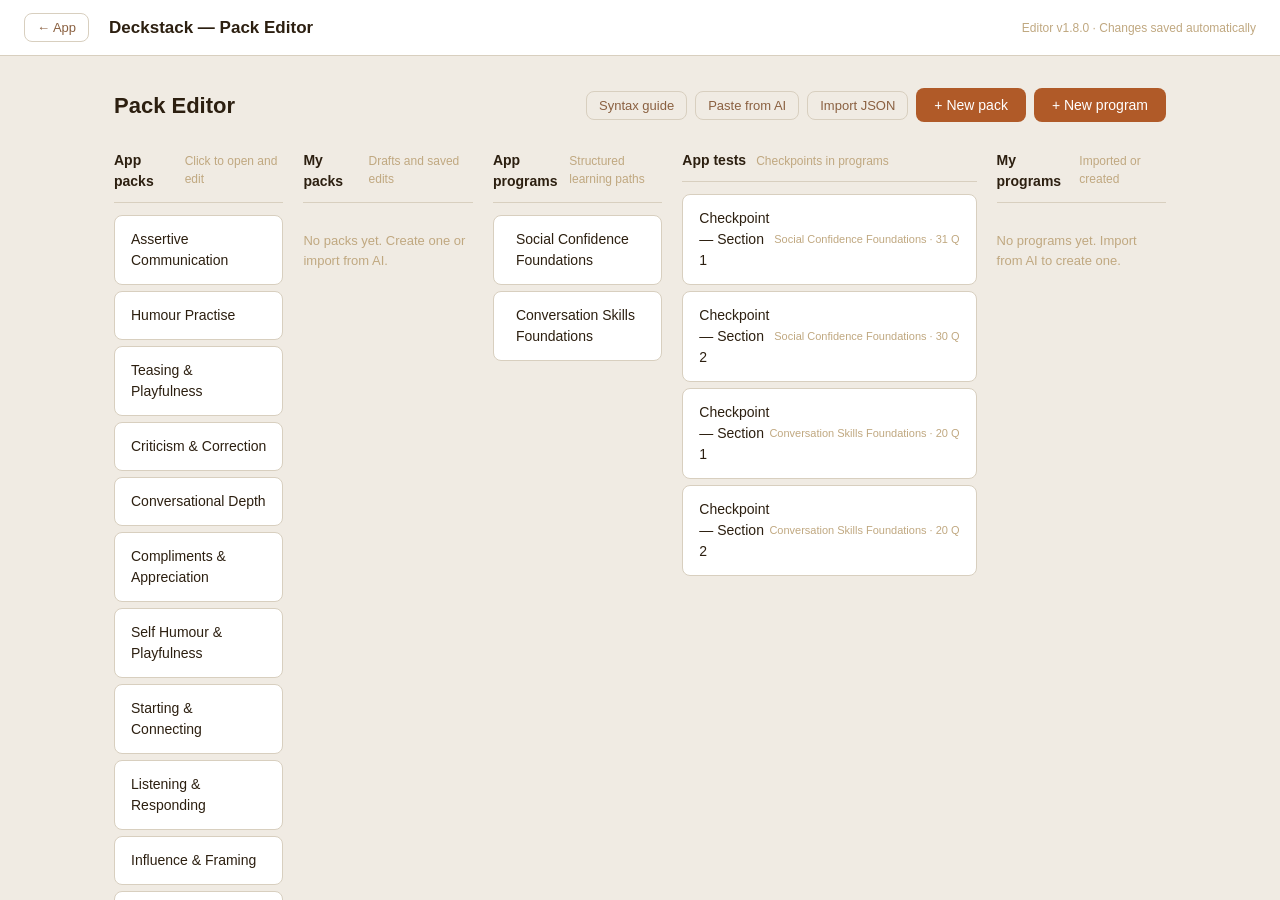
==== admin.html @ 64577870 "v1.26.51 + Editor v1.9.0: progress calendar, bundle text, topics import" ====
<!DOCTYPE html>
<html lang="en">
<head>
  <meta charset="UTF-8" />
  <meta name="viewport" content="width=device-width, initial-scale=1.0" />
  <title>Deckstack — Pack Editor</title>
  <style>
    /* ── TOKENS ── */
    :root {
      --bg:        #F0EBE3;
      --card:      #FFFFFF;
      --border:    #D8CFBF;
      --border-sub:#EAE4DA;
      --acc:       #B05A28;
      --acc-light: #F2EBE3;
      --txt:       #2C1F10;
      --txt2:      #8A6040;
      --txt3:      #C0A880;
      --danger:    #C0392B;
      --radius:    8px;
      --radius-lg: 12px;
      --shadow:    0 1px 4px rgba(44,31,16,.10);
      --font:      -apple-system, BlinkMacSystemFont, 'Segoe UI', sans-serif;
    }

    /* ── RESET ── */
    *, *::before, *::after { box-sizing: border-box; margin: 0; padding: 0; }
    body {
      font-family: var(--font);
      background:  var(--bg);
      color:       var(--txt);
      font-size:   15px;
      line-height: 1.5;
      min-height:  100vh;
    }

    /* ── MOBILE GATE ── */
    .input {
      width: 100%;
      box-sizing: border-box;
      background: var(--card, #fff);
      border: 1px solid var(--border, #d8d0c4);
      border-radius: 8px;
      padding: 9px 12px;
      font-size: 14px;
      font-family: inherit;
      color: var(--txt, #2b2b2b);
    }
    .input[readonly] { opacity: 0.6; }

    #mobile-gate {
      display: none;
      position: fixed; inset: 0;
      background: var(--bg);
      align-items: center; justify-content: center;
      flex-direction: column;
      gap: 16px;
      padding: 32px;
      text-align: center;
      z-index: 999;
    }
    #mobile-gate .gate-icon  { font-size: 48px; }
    #mobile-gate h2          { font-size: 20px; color: var(--txt); }
    #mobile-gate p           { color: var(--txt2); font-size: 14px; }
    /* v1.7.0: iPads (≥600 px) pass the gate — only phones are blocked */
    @media (max-width: 599px) { #mobile-gate { display: flex; } }

    /* ── LAYOUT ── */
    #app-shell {
      display:        grid;
      grid-template-rows: 56px 1fr;
      height:         100vh;
      overflow:       hidden;
    }

    /* ── TOPBAR ── */
    .topbar {
      display:         flex;
      align-items:     center;
      gap:             12px;
      padding:         0 24px;
      background:      var(--card);
      border-bottom:   1px solid var(--border);
      position:        relative;
      z-index:         10;
    }
    .topbar-title {
      font-size:   17px;
      font-weight: 600;
      color:       var(--txt);
      flex: 1;
    }
    .topbar-version { font-size: 12px; color: var(--txt3); }

    /* ── SCREENS ── */
    .screen {
      overflow-y: auto;
      padding:    32px 24px;
    }

    /* ── HOME ── */
    #screen-home { max-width: 680px; margin: 0 auto; }
    .home-header {
      display:         flex;
      align-items:     center;
      justify-content: space-between;
      margin-bottom:   28px;
    }
    .home-header h1 { font-size: 22px; font-weight: 700; }

    .list-section-label {
      font-size:     11px;
      font-weight:   600;
      text-transform: uppercase;
      letter-spacing: .07em;
      color:         var(--txt3);
      margin:        20px 0 8px;
    }

    .pack-list { display: flex; flex-direction: column; gap: 6px; }
    .pack-list-item {
      display:      flex;
      align-items:  center;
      background:   var(--card);
      border:       1px solid var(--border);
      border-radius: var(--radius);
      padding:      14px 16px;
      cursor:       pointer;
      transition:   border-color .15s, box-shadow .15s;
    }
    .pack-list-item:hover {
      border-color: var(--acc);
      box-shadow:   var(--shadow);
    }
    .pack-list-name { flex: 1; font-weight: 500; }
    .badge {
      font-size:    11px;
      font-weight:  600;
      padding:      2px 7px;
      border-radius: 99px;
      margin-left:  10px;
    }
    .badge--modified { background: #FFF3E0; color: #B05A28; }
    .badge--draft    { background: #E8F5E9; color: #2E7D32; }

    /* ── EDITOR ── */
    #screen-editor {
      display:               grid;
      /* 4 rows: pack-header, pack-tags, mode-tabs, mode-content.
         Was 'auto auto 1fr' with FOUR children, which pushed mode-content
         into an implicit row and made the whole page scroll — hiding the
         mode tabs. Now only #mode-content scrolls. */
      grid-template-rows:    auto auto auto 1fr;
      height:                100%;
      padding:               0;
      overflow:              hidden;
    }

    /* Pack header */
    #pack-header {
      display:         flex;
      align-items:     center;
      justify-content: space-between;
      padding:         16px 28px 12px;
      background:      var(--card);
      border-bottom:   none;
      gap:             16px;
      flex-wrap:       wrap;
    }
    #pack-tags {
      padding: 0 28px 12px;
      background: var(--card);
      border-bottom: 1px solid var(--border);
    }
    #pack-tags .editor-tag-section {
      border-top: none;
      margin-top: 0;
      padding-top: 0;
    }
    .pack-title-row {
      display:     flex;
      align-items: center;
      gap:         10px;
    }
    .pack-title {
      font-size:   20px;
      font-weight: 700;
    }
    .pack-actions {
      display: flex;
      gap:     10px;
      align-items: center;
    }

    /* Mode tabs */
    #mode-tabs {
      display:       flex;
      gap:           4px;
      padding:       12px 28px;
      background:    var(--bg);
      border-bottom: 1px solid var(--border);
      overflow-x:    auto;
      scrollbar-width: none;
    }
    #mode-tabs::-webkit-scrollbar { display: none; }
    .mode-tab {
      padding:       6px 12px;
      border:        1px solid var(--border);
      border-radius: 99px;
      background:    var(--card);
      color:         var(--txt2);
      font-size:     12px;
      font-weight:   500;
      cursor:        pointer;
      white-space:   nowrap;
      transition:    all .15s;
    }
    .mode-tab:hover     { border-color: var(--acc); color: var(--acc); }
    .mode-tab--active   { background: var(--acc); border-color: var(--acc); color: #fff; }
    .bundle-tier-badge  { font-size: 11px; font-weight: 700; border-radius: 6px; padding: 2px 7px; }
    .tier-free          { background: #e8f5e9; color: #2e7d32; }
    .tier-pro           { background: #fff8e1; color: #f57f17; }
    .tier-ext           { background: #ede7f6; color: #4527a0; }

    /* ── PROGRAM EDITOR ───────────────────────────────────────────────── */
    #screen-program { display: flex; flex-direction: column; height: 100%; overflow-y: auto; }
    #prog-header {
      display: flex; align-items: center; justify-content: space-between;
      padding: 16px 28px 12px; background: var(--card);
      border-bottom: 1px solid var(--border); gap: 16px; flex-wrap: wrap;
    }
    #prog-meta { border-bottom: 1px solid var(--border); }
    .prog-section-card {
      background: var(--card); border: 1px solid var(--border);
      border-radius: var(--radius); margin-bottom: 12px; overflow: hidden;
    }
    .prog-section-header {
      display: flex; align-items: center; gap: 10px;
      padding: 12px 16px; cursor: pointer; user-select: none;
    }
    .prog-section-header:hover { background: var(--bg); }
    .prog-section-num  { font-size: 11px; font-weight: 700; color: var(--txt3); min-width: 24px; }
    .prog-section-title-display { font-weight: 700; font-size: 14px; flex: 1; }
    .prog-section-pack-label { font-size: 12px; color: var(--txt3); }
    .prog-section-cp-badge {
      font-size: 10px; font-weight: 700; background: var(--acc); color: #fff;
      border-radius: 4px; padding: 2px 6px;
    }
    .prog-section-body { padding: 14px 16px; border-top: 1px solid var(--border); background: var(--bg); }
    .prog-section-body .field-block { margin-bottom: 10px; }
    .prog-section-actions { display: flex; gap: 8px; margin-top: 10px; align-items: center; }
    .cp-questions-area { margin-top: 12px; }
    .cp-question-row {
      display: grid; grid-template-columns: 1fr 1fr 60px 32px;
      gap: 6px; margin-bottom: 6px; align-items: start;
    }
    .cp-opts-row {
      display: grid; grid-template-columns: 1fr 1fr 1fr 1fr;
      gap: 4px; margin-bottom: 6px;
    }
    .cp-correct-select { font-size: 12px; padding: 4px 6px; border: 1px solid var(--border); border-radius: 4px; background: var(--card); color: var(--txt); }
    .prog-section-move { display: flex; gap: 4px; margin-left: auto; }
    .editor-tag-section { padding: 8px 0 4px; }
    .editor-tag-label   { font-size: 11px; font-weight: 700; letter-spacing: .5px; text-transform: uppercase; color: var(--txt3); margin-bottom: 6px; }
    .editor-tag-list    { display: flex; flex-wrap: wrap; gap: 6px; margin-bottom: 6px; min-height: 24px; }
    .editor-tag-chip    { display: inline-flex; align-items: center; gap: 3px; background: var(--acc); color: #fff; border-radius: 12px; padding: 3px 10px; font-size: 12px; font-weight: 600; }
    .editor-tag-del     { background: none; border: none; color: #fff; cursor: pointer; font-size: 14px; padding: 0; opacity: .7; }
    .editor-tag-del:hover { opacity: 1; }
    .editor-tag-input-row { display: flex; gap: 6px; align-items: center; margin-top: 4px; }
    .editor-tag-input   { flex: 1; border: 1px solid var(--border); border-radius: 6px; padding: 5px 9px; font-size: 12px; background: var(--bg); color: var(--txt); outline: none; }
    .editor-tag-input:focus { border-color: var(--acc); }
    .editor-tag-add-btn { background: var(--acc); color: #fff; border: none; border-radius: 6px; width: 28px; height: 28px; font-size: 18px; line-height: 1; cursor: pointer; }
    .tag-empty          { font-size: 12px; color: var(--txt3); }

    /* Mode content */
    #mode-content {
      overflow-y: auto;
      padding:    24px 28px 48px;
    }
    .mode-body { max-width: 900px; }

    /* ── SECTIONS ── */
    .section-row {
      margin-bottom: 20px;
    }
    .field-label {
      display:       block;
      font-size:     12px;
      font-weight:   600;
      text-transform: uppercase;
      letter-spacing: .06em;
      color:         var(--txt2);
      margin-bottom: 8px;
    }

    .selector-row,
    .strategy-selector-row,
    .bundle-selector-row {
      display:     flex;
      align-items: center;
      gap:         8px;
      flex-wrap:   wrap;
    }
    .selector-row .select,
    .selector-row select {
      flex:      0 1 260px;
      min-width: 120px;
      max-width: 100%;
    }
    .field-block {
      margin-bottom: 16px;
    }
    .field-block .field-label {
      margin-bottom: 6px;
    }

    /* ── EXPANDABLE ── */
    .expandable {
      border:        1px solid var(--border);
      border-radius: var(--radius);
      background:    var(--card);
      overflow:      hidden;
    }
    .expandable-summary {
      padding:      12px 16px;
      cursor:       pointer;
      font-weight:  500;
      user-select:  none;
      display:      flex;
      align-items:  center;
      gap:          8px;
    }
    .expandable-summary::-webkit-details-marker { display: none; }
    .expandable-summary::before { content: '▶'; font-size: 10px; color: var(--txt3); transition: transform .2s; }
    details[open] .expandable-summary::before { transform: rotate(90deg); }
    .expand-hint { font-size: 12px; color: var(--txt3); font-weight: 400; }
    .textarea {
      width:          100%;
      padding:        12px 16px;
      border:         none;
      border-top:     1px solid var(--border-sub);
      font-family:    var(--font);
      font-size:      14px;
      color:          var(--txt);
      background:     var(--card);
      resize:         vertical;
      outline:        none;
      line-height:    1.6;
    }

    /* ── CARDS ── */
    .cards-section { margin-top: 4px; }
    .cards-header {
      display:       grid;
      grid-template-columns: 1fr 1fr 32px;
      gap:           8px;
      margin-bottom: 6px;
      padding:       0 4px;
    }
    .cards-col-label {
      font-size:     11px;
      font-weight:   600;
      text-transform: uppercase;
      letter-spacing: .06em;
      color:         var(--txt3);
    }
    .card-row {
      display:       grid;
      grid-template-columns: 1fr 1fr 32px;
      gap:           8px;
      margin-bottom: 8px;
      align-items:   start;
    }
    .card-field {
      padding:       10px 12px;
      border:        1px solid var(--border);
      border-radius: var(--radius);
      font-family:   var(--font);
      font-size:     14px;
      color:         var(--txt);
      background:    var(--card);
      resize:        vertical;
      outline:       none;
      transition:    border-color .15s;
      line-height:   1.5;
    }
    .card-field:focus { border-color: var(--acc); }
    .add-card-btn {
      margin-top:   8px;
      width:        100%;
    }

    /* ── SCENARIO TABS (Sequences mode) ── */
    .scenario-tabs {
      display: flex; flex-wrap: wrap; gap: 6px; margin-bottom: 12px;
    }
    .scenario-tab {
      padding: 5px 12px; border-radius: 20px; border: 1px solid var(--border);
      background: var(--surface2); color: var(--text); font-size: 13px;
      cursor: pointer; white-space: nowrap;
    }
    .scenario-tab--active {
      background: var(--acc); color: #fff; border-color: var(--acc);
    }
    .scenario-tab--add {
      background: none; border-style: dashed; color: var(--acc);
    }
    .scenario-bundle-row {
      display: flex; align-items: center; gap: 8px; margin-bottom: 12px;
    }
    .select--sm { font-size: 13px; padding: 4px 8px; }
    .card-row--situation { opacity: 0.85; }
    /* Per-card guide rows (editor v1.8.0) — visually attached to the card above */
    .card-row--guide { margin-top: -4px; }
    .card-ta--guide {
      font-size:  12px;
      min-height: 34px;
      background: #FBF7F0;
      border-style: dashed;
      color: #7A5A3A;
    }
    .card-ta--guide::placeholder { color: #C4A886; font-style: italic; }
    .card-ta--placeholder { min-height: 52px; border-radius: 6px; }
    .btn {
      padding:       9px 18px;
      border-radius: var(--radius);
      font-size:     14px;
      font-weight:   500;
      cursor:        pointer;
      border:        none;
      transition:    all .15s;
      white-space:   nowrap;
    }
    .btn--primary  { background: var(--acc);  color: #fff; }
    .btn--primary:hover  { opacity: .88; }
    .btn--secondary { background: var(--acc-light); color: var(--acc); border: 1px solid var(--border); }
    .btn--secondary:hover { border-color: var(--acc); }
    .btn--ghost    { background: transparent; color: var(--txt2); border: 1px solid var(--border); }
    .btn--ghost:hover { border-color: var(--acc); color: var(--acc); }
    .btn--sm       { padding: 6px 12px; font-size: 13px; }

    .icon-btn {
      width:         32px;
      height:        32px;
      border:        1px solid var(--border);
      border-radius: var(--radius);
      background:    var(--card);
      color:         var(--txt2);
      font-size:     15px;
      cursor:        pointer;
      display:       flex;
      align-items:   center;
      justify-content: center;
      flex-shrink:   0;
      transition:    all .15s;
    }
    .icon-btn:hover      { border-color: var(--acc); color: var(--acc); }
    .icon-btn.danger:hover { border-color: var(--danger); color: var(--danger); }

    /* ── TOAST ── */
    #editor-toast {
      position:      fixed;
      bottom:        28px;
      left:          50%;
      transform:     translateX(-50%) translateY(12px);
      background:    var(--txt);
      color:         #fff;
      padding:       10px 22px;
      border-radius: 99px;
      font-size:     14px;
      opacity:       0;
      pointer-events: none;
      transition:    opacity .2s, transform .2s;
      z-index:       999;
    }
    #editor-toast.toast--visible {
      opacity:   1;
      transform: translateX(-50%) translateY(0);
    }

    /* ── BUNDLE ROW ── */
    .bundle-row { padding: 14px 16px; background: var(--card); border: 1px solid var(--border); border-radius: var(--radius); }


    /* ── TWO-COLUMN HOME ── */
    #screen-home { max-width: 1100px; margin: 0 auto; }
    .pack-columns {
      display:   grid;
      grid-template-columns: repeat(5, 1fr);
      gap:       20px;
      margin-top: 8px;
    }
    .column-header {
      display:       flex;
      align-items:   baseline;
      gap:           10px;
      margin-bottom: 12px;
      padding-bottom: 10px;
      border-bottom: 1px solid var(--border);
    }
    .column-title  { font-size: 14px; font-weight: 700; color: var(--txt); }
    .column-hint   { font-size: 12px; color: var(--txt3); }
    .pack-row-icon { margin-right: 6px; color: var(--txt3); font-size: 14px; }
    .pack-row-meta { font-size: 11px; color: var(--txt3); margin-left: auto; white-space: nowrap; }
    .pack-row--test { cursor: default; }
    .pack-row--test:hover { background: var(--card); }
    .syntax-tabs { display: flex; gap: 8px; margin-bottom: 16px; border-bottom: 1px solid var(--border); padding-bottom: 0; }
    .syntax-tab { background: none; border: none; border-bottom: 2px solid transparent; padding: 6px 14px; font-size: 13px; font-weight: 600; color: var(--txt3); cursor: pointer; margin-bottom: -1px; }
    .syntax-tab--active { color: var(--acc); border-bottom-color: var(--acc); }
    .syntax-ex-tab { background: none; border: 1px solid var(--border); border-radius: 6px; padding: 4px 12px; font-size: 12px; font-weight: 600; color: var(--txt3); cursor: pointer; margin-right: 6px; margin-bottom: 10px; }
    .syntax-ex-tab--active { background: var(--acc); color: #fff; border-color: var(--acc); }
    .pack-row {
      display:       flex;
      align-items:   center;
      background:    var(--card);
      border:        1px solid var(--border);
      border-radius: var(--radius);
      padding:       13px 16px;
      cursor:        pointer;
      margin-bottom: 6px;
      transition:    border-color .15s, background .15s;
      user-select:   none;
    }
    .pack-row:hover {
      border-color:  var(--acc);
      background:    var(--acc-light);
    }
    .pack-row-name { flex: 1; font-weight: 500; font-size: 14px; pointer-events: none; }
    .empty-state-small { font-size: 13px; color: var(--txt3); padding: 16px 0; }

    /* ── APP PACK BADGE ── */
    .app-pack-badge {
      font-size:     12px;
      font-weight:   600;
      color:         var(--txt3);
      background:    var(--bg);
      border:        1px solid var(--border);
      border-radius: 99px;
      padding:       3px 10px;
      margin-left:   8px;
    }
    textarea[readonly] {
      background: var(--bg);
      color:      var(--txt2);
      cursor:     default;
    }
    select:disabled {
      background: var(--bg);
      color:      var(--txt2);
      cursor:     default;
    }
    /* ── MODAL ── */
    .modal--wide { max-width: 780px; }
    .syntax-section { margin-bottom: 20px; }
    .syntax-section h3 { font-size: 14px; font-weight: 700; margin-bottom: 10px; color: var(--txt); }
    .syntax-rules { padding-left: 20px; font-size: 13px; color: var(--txt2); line-height: 2; }
    .syntax-rules code { background: var(--bg); border: 1px solid var(--border); border-radius: 4px; padding: 1px 5px; font-family: monospace; font-size: 12px; color: var(--txt); }
    .syntax-pre { background: var(--bg); border: 1px solid var(--border); border-radius: var(--radius); padding: 16px; font-size: 12px; font-family: monospace; white-space: pre; overflow-x: auto; line-height: 1.7; color: var(--txt); }
    /* ── MODAL ── */
    .modal-overlay {
      display:         none;
      position:        fixed; inset: 0;
      background:      rgba(44,31,16,.45);
      align-items:     center;
      justify-content: center;
      z-index:         200;
      padding:         24px;
    }
    .modal {
      background:    var(--card);
      border:        1px solid var(--border);
      border-radius: var(--radius-lg);
      padding:       28px;
      max-width:     640px;
      width:         100%;
      max-height:    80vh;
      overflow-y:    auto;
    }
    .modal-header {
      display:         flex;
      align-items:     center;
      justify-content: space-between;
      margin-bottom:   12px;
    }
    .modal-header h2 { font-size: 17px; font-weight: 700; }
    .modal-desc      { font-size: 14px; color: var(--txt2); margin-bottom: 12px; }
    .modal-desc a    { color: var(--acc); }
    .syntax-guide    { background: var(--bg); border: 1px solid var(--border); border-radius: var(--radius); padding: 12px 16px; margin-bottom: 12px; overflow-x: auto; }
    .syntax-guide pre { font-size: 12px; color: var(--txt); white-space: pre; font-family: monospace; }
    .modal-actions   { display: flex; gap: 10px; justify-content: flex-end; margin-top: 16px; }
    .home-actions    { display: flex; gap: 8px; align-items: center; }
    .empty-state     { padding: 24px; text-align: center; color: var(--txt2); font-size: 14px; line-height: 1.8; }
  </style>
</head>
<body>

<!-- Mobile gate -->
<div id="mobile-gate">
  <div class="gate-icon">🖥</div>
  <h2>Desktop &amp; tablet only</h2>
  <p>The Pack Editor is designed for desktop and tablet use.<br>Please open on a larger screen.</p>
</div>

<!-- App shell -->
<div id="app-shell">

  <!-- Topbar -->
  <div class="topbar">
    <button class="btn btn--ghost btn--sm" onclick="window.location.href='index.html'" style="margin-right:8px;" title="Back to app">&larr; App</button>
    <span class="topbar-title" onclick="showHome()" style="cursor:pointer;" title="Back to home">Deckstack — Pack Editor</span>
    <span class="topbar-version" id="editorVersionLabel">Editor v1.9.0 · Changes saved automatically</span>
  </div>

  <!-- Home screen -->
  <div class="screen" id="screen-home">
    <div class="home-header">
      <h1>Pack Editor</h1>
      <div class="home-actions">
        <input type="file" id="json-file-input" accept=".json" style="display:none">
        <button class="btn btn--ghost btn--sm" onclick="showSyntaxGuide()">Syntax guide</button>
        <button class="btn btn--ghost btn--sm" id="import-text-btn">Paste from AI</button>
        <button class="btn btn--ghost btn--sm" id="import-json-btn">Import JSON</button>
        <button class="btn btn--primary" onclick="createNewPack()">+ New pack</button>
        <button class="btn btn--primary" id="new-program-btn">+ New program</button>
      </div>
    </div>
    <div class="pack-columns">
      <div class="pack-column">
        <div class="column-header">
          <span class="column-title">App packs</span>
          <span class="column-hint">Click to open and edit</span>
        </div>
        <div id="pack-list-app"></div>
      </div>
      <div class="pack-column">
        <div class="column-header">
          <span class="column-title">My packs</span>
          <span class="column-hint">Drafts and saved edits</span>
        </div>
        <div id="pack-list-my"></div>
      </div>
      <div class="pack-column">
        <div class="column-header">
          <span class="column-title">App programs</span>
          <span class="column-hint">Structured learning paths</span>
        </div>
        <div id="program-list-app"></div>
      </div>
      <div class="pack-column">
        <div class="column-header">
          <span class="column-title">App tests</span>
          <span class="column-hint">Checkpoints in programs</span>
        </div>
        <div id="program-list-tests"></div>
      </div>
      <div class="pack-column">
        <div class="column-header">
          <span class="column-title">My programs</span>
          <span class="column-hint">Imported or created</span>
        </div>
        <div id="program-list-my"></div>
      </div>
    </div>
  </div>

  <!-- ── PROGRAM EDITOR SCREEN ─────────────────────────────────────────────── -->
  <div id="screen-program" style="display:none;">
    <div id="prog-header">
      <div class="pack-title-row">
        <span class="pack-title" id="prog-title-display">Program</span>
        <button class="icon-btn" id="prog-rename-btn" title="Rename">&#9998;</button>
      </div>
      <div class="pack-actions">
        <button class="btn btn--ghost btn--sm" id="prog-back-btn">← All programs</button>
        <button class="btn btn--primary btn--sm" id="prog-export-btn">Export JSON</button>
      </div>
    </div>

    <div id="prog-meta" style="padding:0 28px 12px;">
      <div class="field-block">
        <label class="field-label">Description</label>
        <textarea class="textarea" id="prog-desc-ta" rows="2" placeholder="Short description shown in the programs list..."></textarea>
      </div>
      <div class="field-block" style="display:flex;gap:16px;align-items:center;">
        <div>
          <label class="field-label">Icon</label>
          <input type="text" class="select" id="prog-icon-input" placeholder="ti-stack" style="width:140px;" />
        </div>
        <div style="font-size:24px;padding-top:18px;" id="prog-icon-preview"><i class="ti ti-stack"></i></div>
      </div>
    </div>

    <div id="prog-sections-area" style="padding:0 28px 80px;"></div>

    <div style="padding:0 28px 20px;">
      <button class="btn btn--ghost" id="prog-add-section-btn" style="width:100%;">+ Add Section</button>
    </div>
  </div>

  <!-- Editor screen -->
  <div id="screen-editor" style="display:none;">
    <div id="pack-header"></div>
    <div id="pack-tags"></div>
    <div id="mode-tabs"></div>
    <div id="mode-content"></div>
  </div>

</div>

<!-- Toast -->
<div id="editor-toast"></div>

<!-- Load app data files so editor can read existing packs -->
<script src="js/data.js"></script>
<script src="js/challengesData.js"></script>
<script src="js/mindsetData.js"></script>
<script src="js/multiStepData.js"></script>
<script src="js/memorizeData.js"></script>
<script src="js/programsData.js"></script>
<script src="js/tagsData.js"></script>


<!-- Bridge: expose data variables on window so editor-core can read them -->
<script>
  // const declarations at top level in classic scripts ARE on window in browsers,
  // but to be safe we try direct access first, then fall back gracefully.
  function _dsGet(name) {
    try { return window[name] !== undefined ? window[name] : eval(name); }
    catch(e) { return undefined; }
  }
  window._dsCollections = _dsGet('collections')      || {};
  window._dsCollectionsMode = _dsGet('collectionsModeData') || {};
  window._dsChallenges  = _dsGet('challengesCollections') || {};
  window._dsMindset     = _dsGet('mindsetCollections')    || {};
  window._dsMultiStep   = _dsGet('multiStepCollections')  || {};
  window._dsMemorize    = _dsGet('memorizeCollections')   || {};
  window._dsPrograms    = _dsGet('programsData')          || [];

  // Debug: log what was found
  console.log('[DS Bridge] collections keys:', Object.keys(window._dsCollections));
  console.log('[DS Bridge] challenges keys:',  Object.keys(window._dsChallenges));
  // Extra: check DOM elements exist
  document.addEventListener('DOMContentLoaded', () => {
    const _vLabel = document.getElementById('editorVersionLabel');
    if (_vLabel && typeof EDITOR_VERSION !== 'undefined') {
      _vLabel.textContent = 'Editor ' + EDITOR_VERSION + ' \u00b7 Changes saved automatically';
    }
    console.log('[DS] pack-list-app el:', document.getElementById('pack-list-app'));
    console.log('[DS] pack-list-my el:',  document.getElementById('pack-list-my'));
    console.log('[DS] loadAppPacks():', typeof loadAppPacks !== 'undefined' ? loadAppPacks() : 'not loaded yet');
  });
</script>
<!-- Editor logic -->
  <!-- Bundle definitions — tier/name per bundle id, mirroring BUNDLE_DEFS in
       app-system.js. Descriptions are mode-neutral FLAVOUR TEXT only: since
       v1.26.50 the app computes the counts ("5 inputs per strategy — free for
       everyone") from the real data for whichever training mode is open, so
       never write counts or a mode name here. Update both files together. -->
  <script>
  window.BUNDLE_DEFS = {
    assertive: [
      { id: 'free',      tier: 'free',     name: 'Free Bundle',         description: '' },
      { id: 'pro',       tier: 'pro',      name: 'Pro Bundle',           description: '' },
      { id: 'workplace', tier: 'pro-opt',  name: 'Workplace & Social',   description: 'Professional situations — colleagues, managers and meetings.' },
      { id: 'domestic',  tier: 'extended', name: 'Domestic Situations',  description: 'Home and close relationships — partners, family and housemates.' },
    ],
  };
  </script>
<script src="js/editor-core.js?v=190"></script>
<script src="js/editor-ui.js?v=190"></script>

</body>
</html>
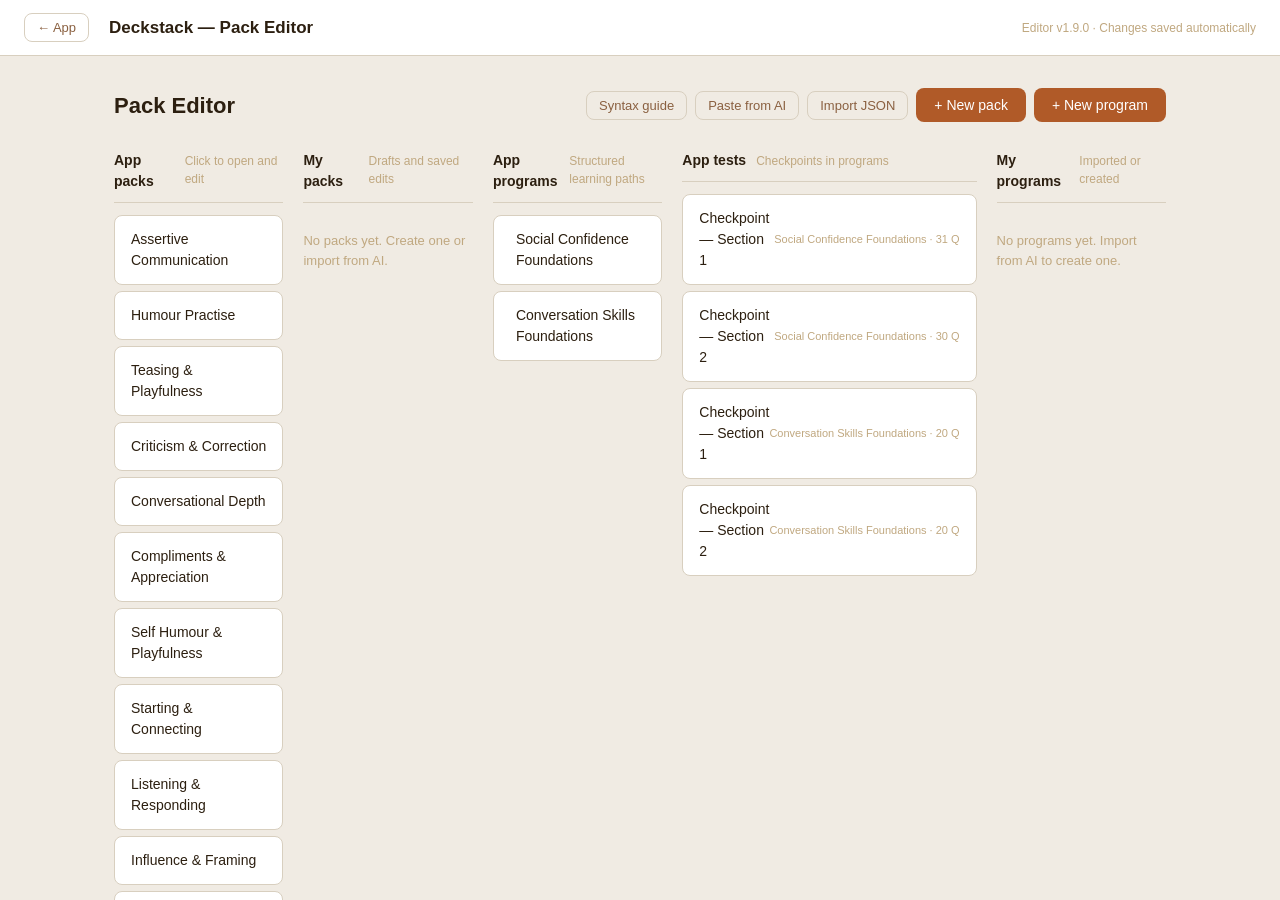
==== commit 6ff31abe: "pp v1.26.52, editor v1.9.1.  syntax calender och topic update" ====
--- a/admin.html
+++ b/admin.html
@@ -608,7 +608,7 @@
   <div class="topbar">
     <button class="btn btn--ghost btn--sm" onclick="window.location.href='index.html'" style="margin-right:8px;" title="Back to app">&larr; App</button>
     <span class="topbar-title" onclick="showHome()" style="cursor:pointer;" title="Back to home">Deckstack — Pack Editor</span>
-    <span class="topbar-version" id="editorVersionLabel">Editor v1.9.0 · Changes saved automatically</span>
+    <span class="topbar-version" id="editorVersionLabel">Editor v1.9.1 · Changes saved automatically</span>
   </div>
 
   <!-- Home screen -->
@@ -766,8 +766,8 @@
     ],
   };
   </script>
-<script src="js/editor-core.js?v=190"></script>
-<script src="js/editor-ui.js?v=190"></script>
+<script src="js/editor-core.js?v=191"></script>
+<script src="js/editor-ui.js?v=191"></script>
 
 </body>
 </html>
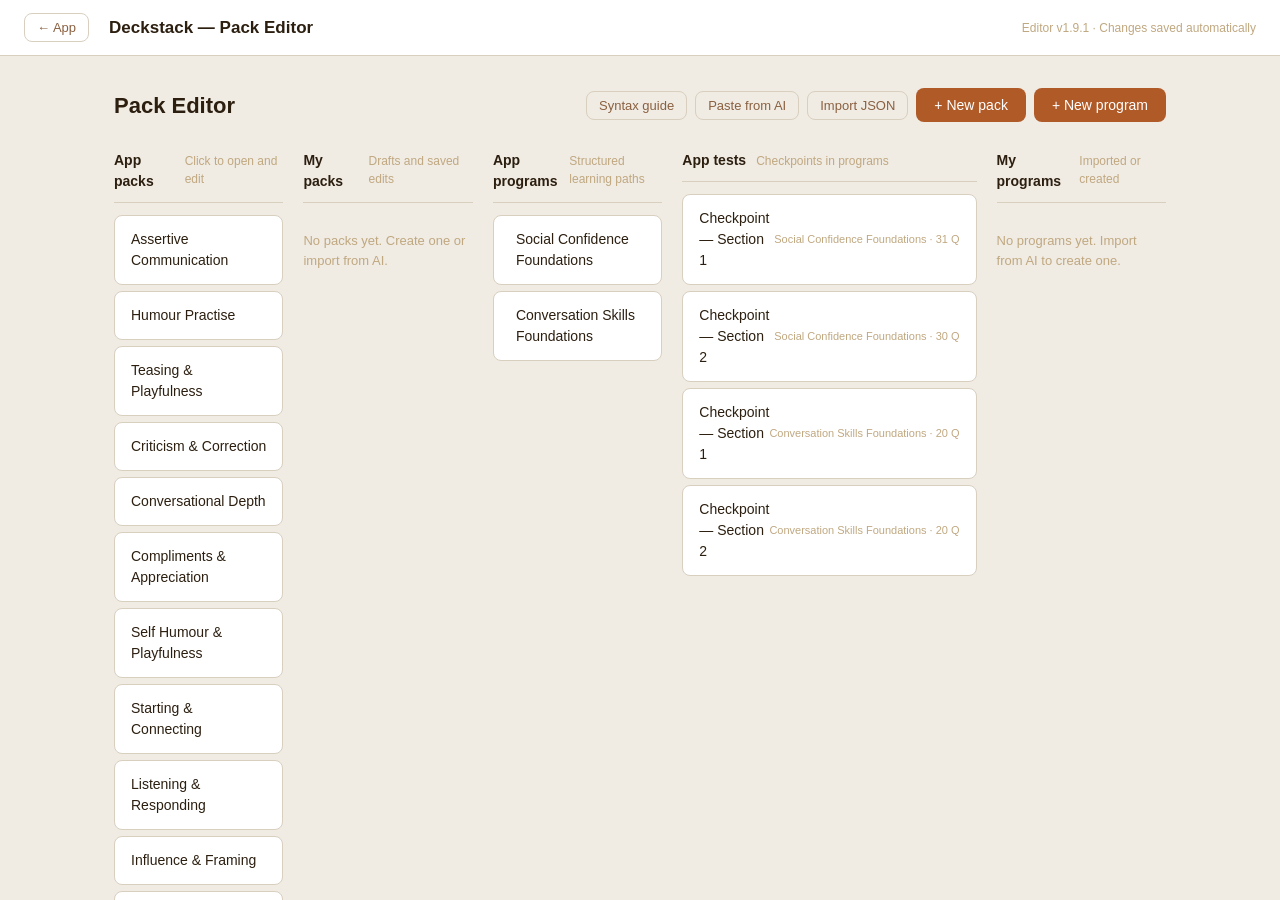
==== commit b41824b1: "Editor v1.9.2 editor update seuquences" ====
--- a/admin.html
+++ b/admin.html
@@ -608,7 +608,7 @@
   <div class="topbar">
     <button class="btn btn--ghost btn--sm" onclick="window.location.href='index.html'" style="margin-right:8px;" title="Back to app">&larr; App</button>
     <span class="topbar-title" onclick="showHome()" style="cursor:pointer;" title="Back to home">Deckstack — Pack Editor</span>
-    <span class="topbar-version" id="editorVersionLabel">Editor v1.9.1 · Changes saved automatically</span>
+    <span class="topbar-version" id="editorVersionLabel">Editor v1.9.2 · Changes saved automatically</span>
   </div>
 
   <!-- Home screen -->
@@ -766,8 +766,8 @@
     ],
   };
   </script>
-<script src="js/editor-core.js?v=191"></script>
-<script src="js/editor-ui.js?v=191"></script>
+<script src="js/editor-core.js?v=192"></script>
+<script src="js/editor-ui.js?v=192"></script>
 
 </body>
 </html>
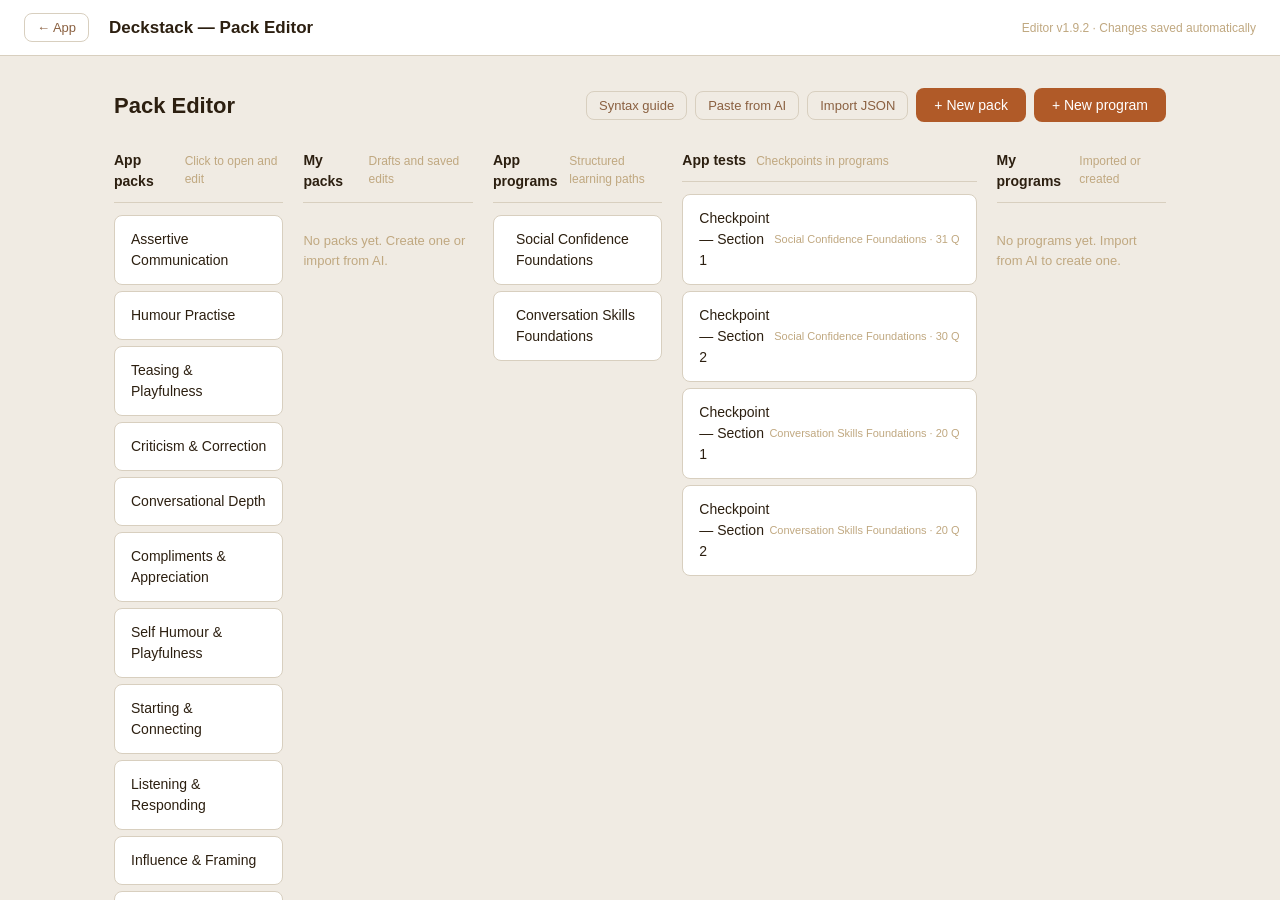
==== commit 99df04ef: "v1.26.54 + Editor v1.9.3: Transitions pack live, editor UI fixes" ====
--- a/admin.html
+++ b/admin.html
@@ -215,7 +215,10 @@
       white-space:   nowrap;
       transition:    all .15s;
     }
-    .mode-tab:hover     { border-color: var(--acc); color: var(--acc); }
+    /* The hover rule must not apply to the active tab: it would paint the
+       label in the accent colour on top of the accent background, making the
+       text vanish while the pointer rests on it. */
+    .mode-tab:not(.mode-tab--active):hover { border-color: var(--acc); color: var(--acc); }
     .mode-tab--active   { background: var(--acc); border-color: var(--acc); color: #fff; }
     .bundle-tier-badge  { font-size: 11px; font-weight: 700; border-radius: 6px; padding: 2px 7px; }
     .tier-free          { background: #e8f5e9; color: #2e7d32; }
@@ -456,6 +459,19 @@
     }
     .icon-btn:hover      { border-color: var(--acc); color: var(--acc); }
     .icon-btn.danger:hover { border-color: var(--danger); color: var(--danger); }
+
+    /* Text button for destructive actions that need a label rather than a bare
+       icon (e.g. "Delete scenario"). .icon-btn is a fixed 32x32 box, so a label
+       placed in one overflows it and the glyph ends up outside the frame. */
+    .btn--danger {
+      background:    transparent;
+      color:         var(--danger);
+      border:        1px solid var(--border);
+      display:       inline-flex;
+      align-items:   center;
+      gap:           6px;
+    }
+    .btn--danger:hover { border-color: var(--danger); background: rgba(192,57,43,0.06); }
 
     /* ── TOAST ── */
     #editor-toast {
@@ -608,7 +624,7 @@
   <div class="topbar">
     <button class="btn btn--ghost btn--sm" onclick="window.location.href='index.html'" style="margin-right:8px;" title="Back to app">&larr; App</button>
     <span class="topbar-title" onclick="showHome()" style="cursor:pointer;" title="Back to home">Deckstack — Pack Editor</span>
-    <span class="topbar-version" id="editorVersionLabel">Editor v1.9.2 · Changes saved automatically</span>
+    <span class="topbar-version" id="editorVersionLabel">Editor v1.9.3 · Changes saved automatically</span>
   </div>
 
   <!-- Home screen -->
@@ -766,8 +782,8 @@
     ],
   };
   </script>
-<script src="js/editor-core.js?v=192"></script>
-<script src="js/editor-ui.js?v=192"></script>
+<script src="js/editor-core.js?v=193"></script>
+<script src="js/editor-ui.js?v=193"></script>
 
 </body>
 </html>
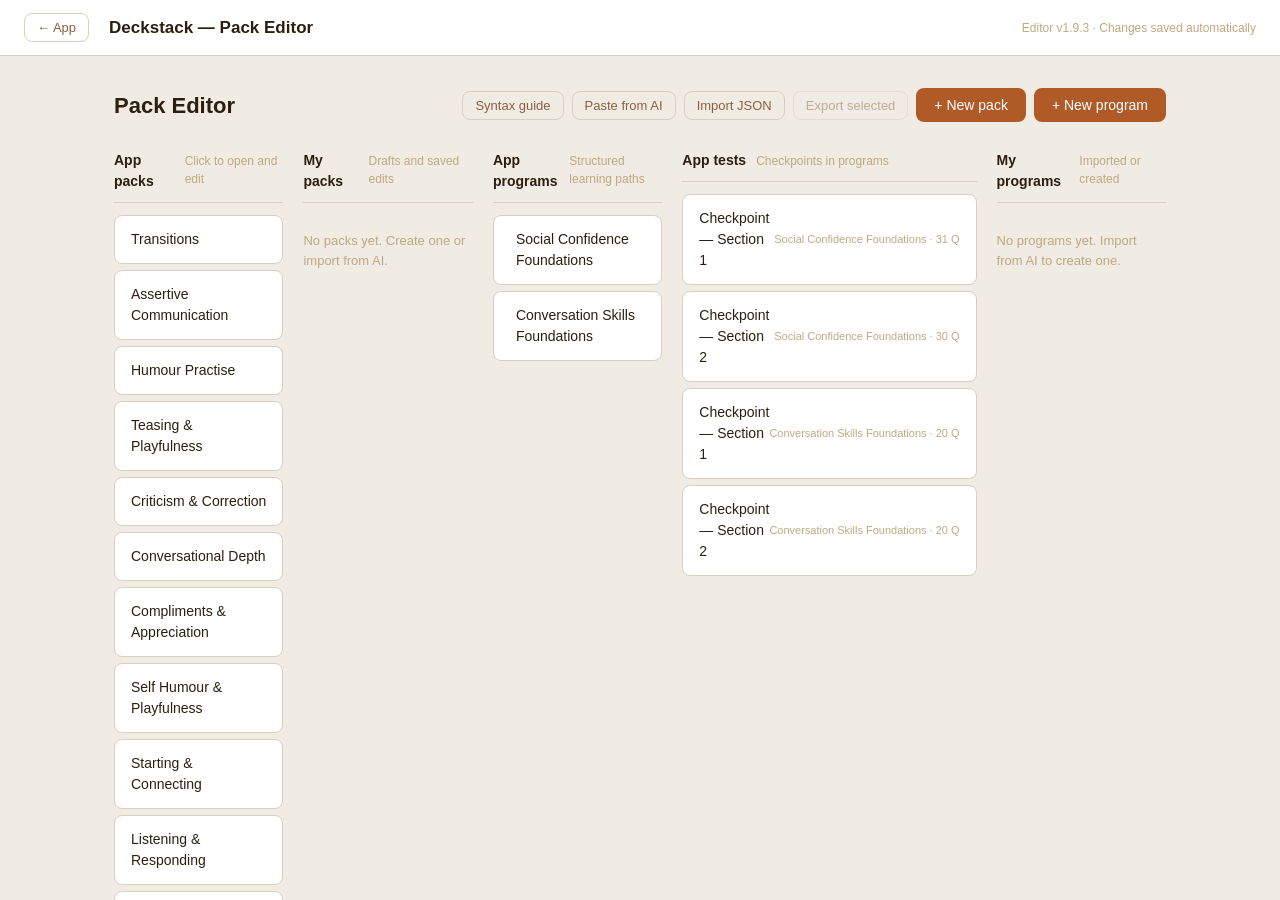
==== commit 3bc55257: "App v1.26.55 två nya packs och editor import update" ====
--- a/admin.html
+++ b/admin.html
@@ -473,6 +473,18 @@
     }
     .btn--danger:hover { border-color: var(--danger); background: rgba(192,57,43,0.06); }
 
+    /* Export-selection checkboxes on the home screen (v1.10.0). */
+    .sel-box {
+      width:        15px;
+      height:       15px;
+      margin:       0 10px 0 0;
+      flex-shrink:  0;
+      accent-color: var(--acc);
+      cursor:       pointer;
+    }
+    #export-selected-btn:disabled { opacity: .45; cursor: default; }
+    #export-selected-btn:disabled:hover { border-color: var(--border); color: var(--txt2); }
+
     /* ── TOAST ── */
     #editor-toast {
       position:      fixed;
@@ -624,7 +636,7 @@
   <div class="topbar">
     <button class="btn btn--ghost btn--sm" onclick="window.location.href='index.html'" style="margin-right:8px;" title="Back to app">&larr; App</button>
     <span class="topbar-title" onclick="showHome()" style="cursor:pointer;" title="Back to home">Deckstack — Pack Editor</span>
-    <span class="topbar-version" id="editorVersionLabel">Editor v1.9.3 · Changes saved automatically</span>
+    <span class="topbar-version" id="editorVersionLabel">Editor v1.10.0 · Changes saved automatically</span>
   </div>
 
   <!-- Home screen -->
@@ -636,6 +648,7 @@
         <button class="btn btn--ghost btn--sm" onclick="showSyntaxGuide()">Syntax guide</button>
         <button class="btn btn--ghost btn--sm" id="import-text-btn">Paste from AI</button>
         <button class="btn btn--ghost btn--sm" id="import-json-btn">Import JSON</button>
+        <button class="btn btn--ghost btn--sm" id="export-selected-btn" disabled title="Tick the boxes beside packs and programs, then export them together as one file">Export selected</button>
         <button class="btn btn--primary" onclick="createNewPack()">+ New pack</button>
         <button class="btn btn--primary" id="new-program-btn">+ New program</button>
       </div>
@@ -782,8 +795,8 @@
     ],
   };
   </script>
-<script src="js/editor-core.js?v=193"></script>
-<script src="js/editor-ui.js?v=193"></script>
+<script src="js/editor-core.js?v=1100"></script>
+<script src="js/editor-ui.js?v=1100"></script>
 
 </body>
 </html>
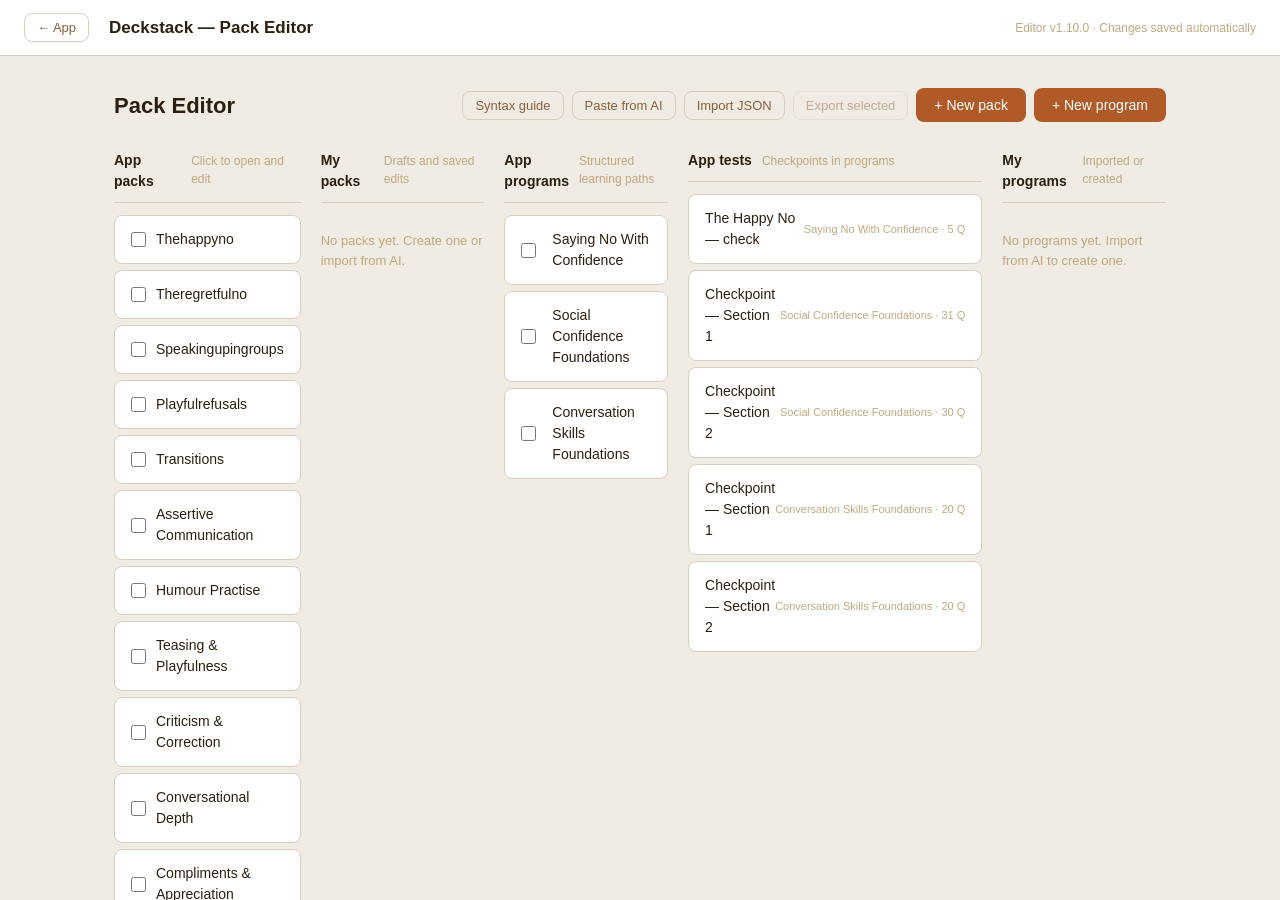
==== commit ff20ce1c: "app v1.26.57 editor program export och 6 packs complete" ====
--- a/admin.html
+++ b/admin.html
@@ -636,7 +636,7 @@
   <div class="topbar">
     <button class="btn btn--ghost btn--sm" onclick="window.location.href='index.html'" style="margin-right:8px;" title="Back to app">&larr; App</button>
     <span class="topbar-title" onclick="showHome()" style="cursor:pointer;" title="Back to home">Deckstack — Pack Editor</span>
-    <span class="topbar-version" id="editorVersionLabel">Editor v1.10.0 · Changes saved automatically</span>
+    <span class="topbar-version" id="editorVersionLabel">Editor v1.11.0 · Changes saved automatically</span>
   </div>
 
   <!-- Home screen -->
@@ -795,8 +795,8 @@
     ],
   };
   </script>
-<script src="js/editor-core.js?v=1100"></script>
-<script src="js/editor-ui.js?v=1100"></script>
+<script src="js/editor-core.js?v=1110"></script>
+<script src="js/editor-ui.js?v=1110"></script>
 
 </body>
 </html>
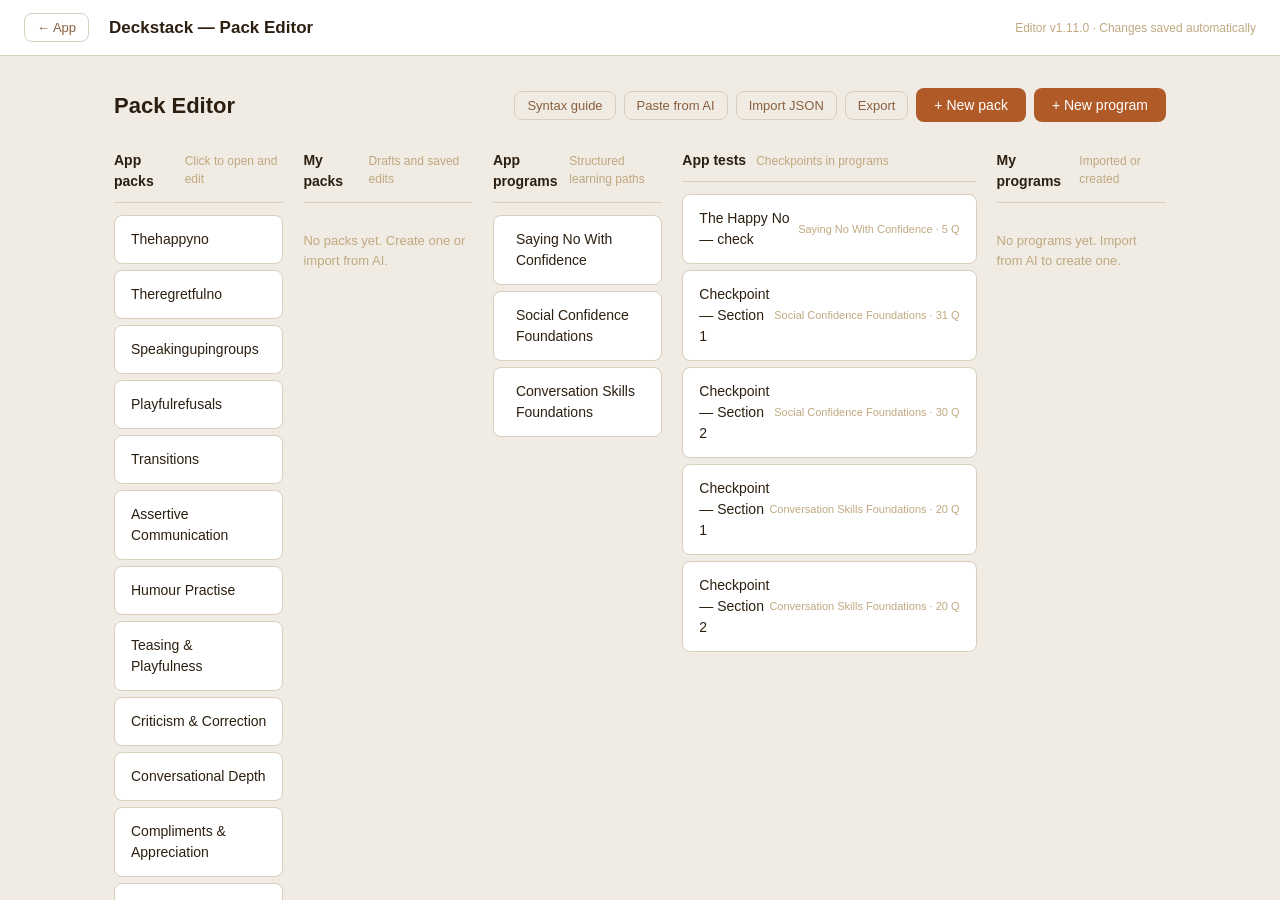
==== commit 98260c39: "Editor v1.11.1 editor export update" ====
--- a/admin.html
+++ b/admin.html
@@ -473,8 +473,12 @@
     }
     .btn--danger:hover { border-color: var(--danger); background: rgba(192,57,43,0.06); }
 
-    /* Export-selection checkboxes on the home screen (v1.10.0). */
-    .sel-box {
+    /* Export selection (v1.11.1). The checkboxes only exist while the home
+       screen is in export mode, so the normal list looks exactly as it did
+       before — tick boxes appearing on everything by default was noise. */
+    .sel-box { display: none; }
+    body.export-mode .sel-box {
+      display:      inline-block;
       width:        15px;
       height:       15px;
       margin:       0 10px 0 0;
@@ -482,8 +486,7 @@
       accent-color: var(--acc);
       cursor:       pointer;
     }
-    #export-selected-btn:disabled { opacity: .45; cursor: default; }
-    #export-selected-btn:disabled:hover { border-color: var(--border); color: var(--txt2); }
+    body.export-mode .pack-row { outline: 1px dashed var(--border); }
 
     /* ── TOAST ── */
     #editor-toast {
@@ -636,21 +639,25 @@
   <div class="topbar">
     <button class="btn btn--ghost btn--sm" onclick="window.location.href='index.html'" style="margin-right:8px;" title="Back to app">&larr; App</button>
     <span class="topbar-title" onclick="showHome()" style="cursor:pointer;" title="Back to home">Deckstack — Pack Editor</span>
-    <span class="topbar-version" id="editorVersionLabel">Editor v1.11.0 · Changes saved automatically</span>
+    <span class="topbar-version" id="editorVersionLabel">Editor v1.11.1 · Changes saved automatically</span>
   </div>
 
   <!-- Home screen -->
   <div class="screen" id="screen-home">
     <div class="home-header">
       <h1>Pack Editor</h1>
-      <div class="home-actions">
+      <div class="home-actions" id="home-actions-normal">
         <input type="file" id="json-file-input" accept=".json" style="display:none">
         <button class="btn btn--ghost btn--sm" onclick="showSyntaxGuide()">Syntax guide</button>
         <button class="btn btn--ghost btn--sm" id="import-text-btn">Paste from AI</button>
         <button class="btn btn--ghost btn--sm" id="import-json-btn">Import JSON</button>
-        <button class="btn btn--ghost btn--sm" id="export-selected-btn" disabled title="Tick the boxes beside packs and programs, then export them together as one file">Export selected</button>
+        <button class="btn btn--ghost btn--sm" id="export-mode-btn" title="Choose packs and programs to export together">Export</button>
         <button class="btn btn--primary" onclick="createNewPack()">+ New pack</button>
         <button class="btn btn--primary" id="new-program-btn">+ New program</button>
+      </div>
+      <div class="home-actions" id="home-actions-export" style="display:none;">
+        <button class="btn btn--ghost btn--sm" id="export-cancel-btn">Cancel</button>
+        <button class="btn btn--primary btn--sm" id="export-selected-btn">Export selected</button>
       </div>
     </div>
     <div class="pack-columns">
@@ -795,8 +802,8 @@
     ],
   };
   </script>
-<script src="js/editor-core.js?v=1110"></script>
-<script src="js/editor-ui.js?v=1110"></script>
+<script src="js/editor-core.js?v=1111"></script>
+<script src="js/editor-ui.js?v=1111"></script>
 
 </body>
 </html>
